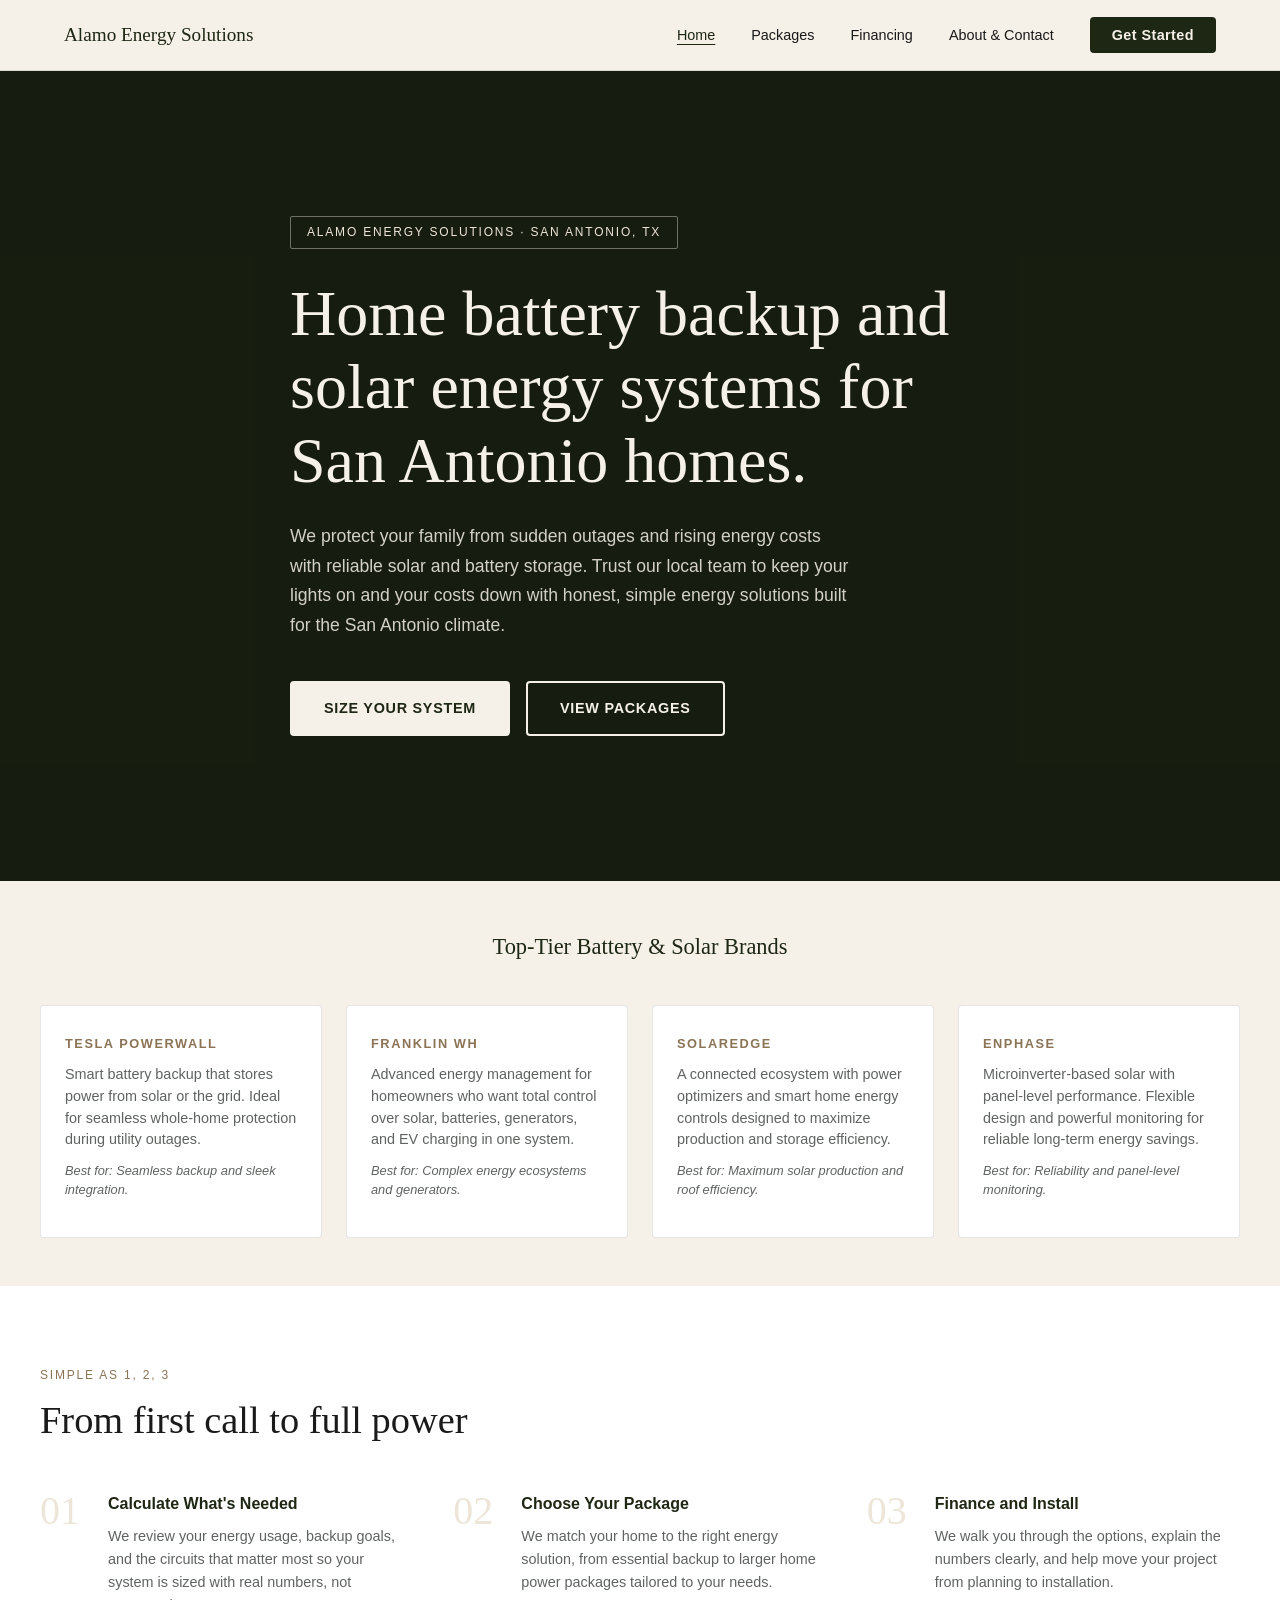
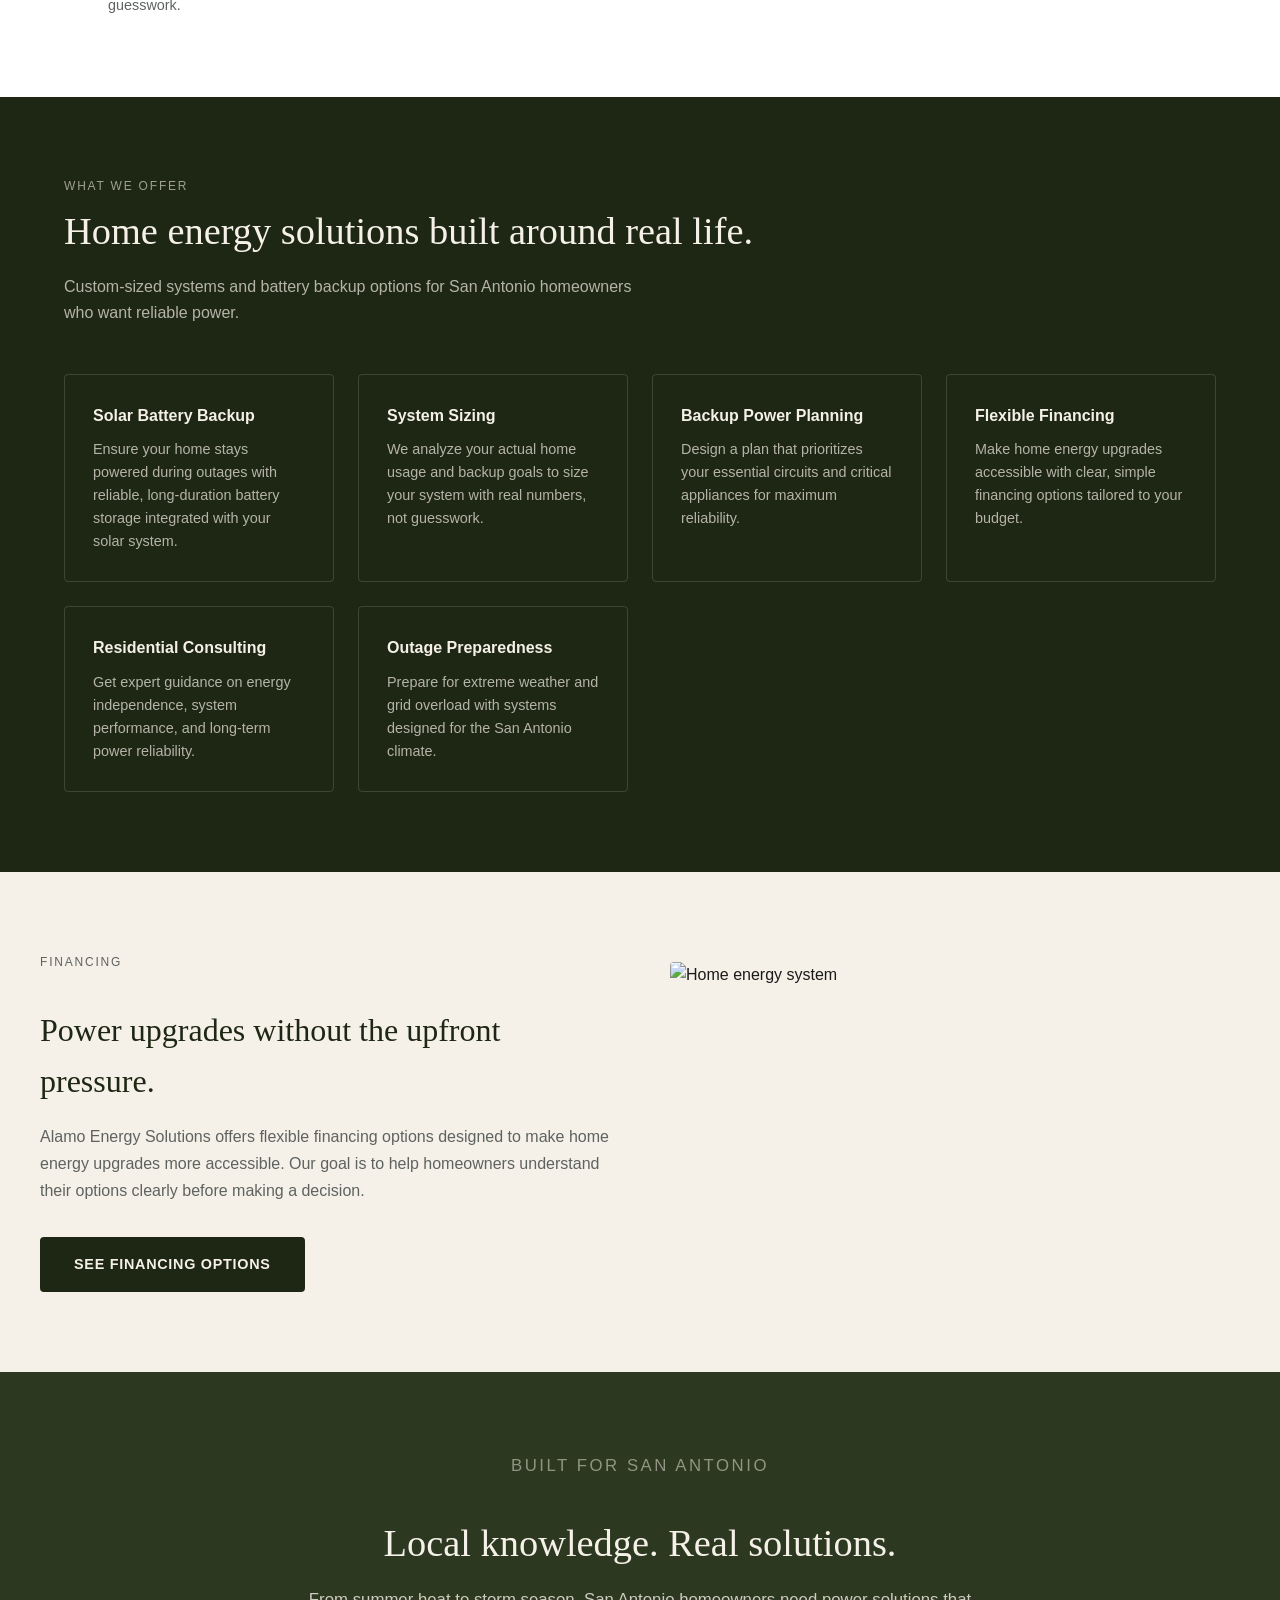
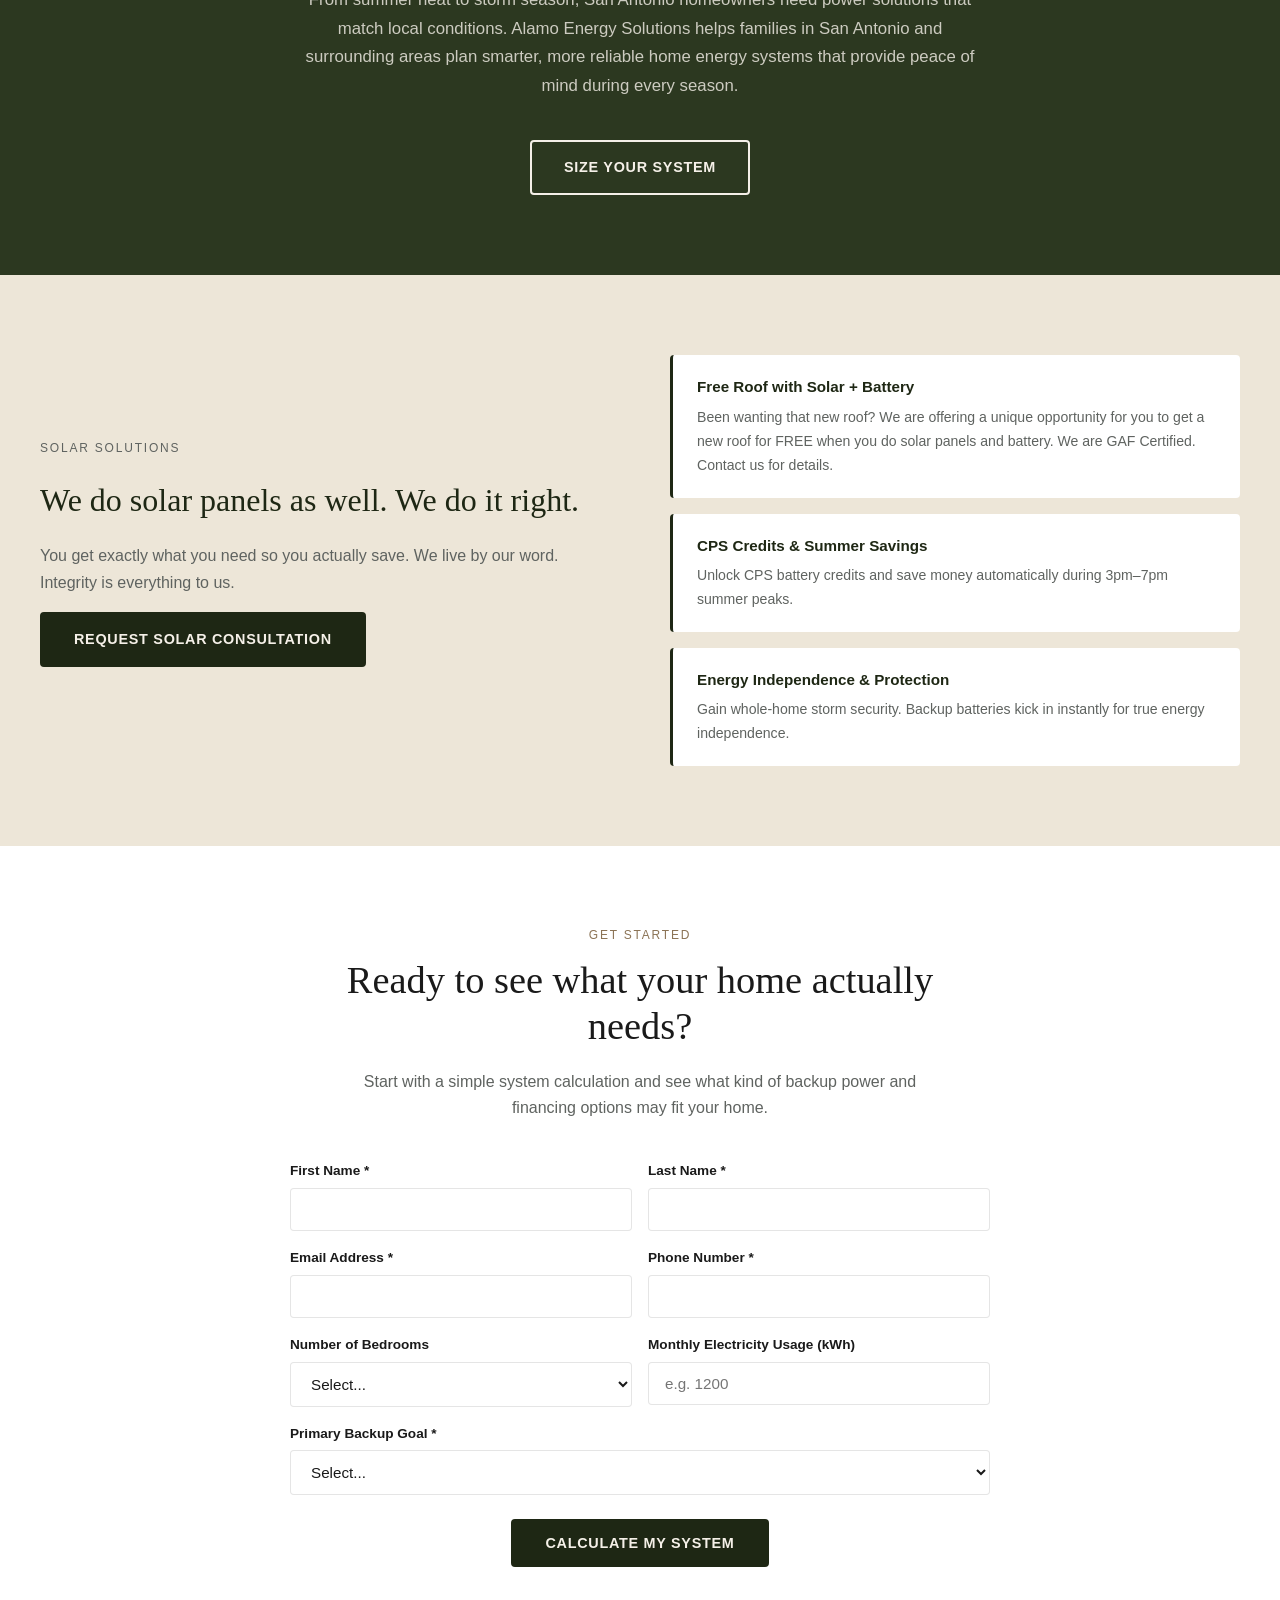
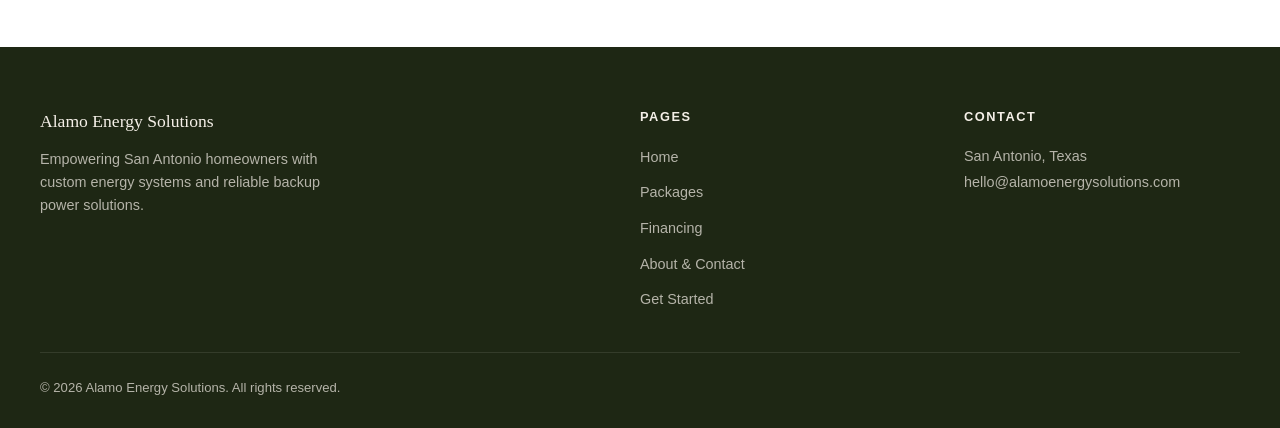
==== index.html @ 796035a0 "Add index.html" ====
<!DOCTYPE html>
<html lang="en">
<head>
  <meta charset="UTF-8" />
  <meta name="viewport" content="width=device-width, initial-scale=1.0" />
  <title>Home | Alamo Energy Solutions</title>
  <meta name="description" content="Home battery backup and solar energy systems specifically designed to power San Antonio homes during emergencies, grid outages, and times of unexpected utility failure." />
  <link rel="stylesheet" href="css/styles.css" />
</head>
<body>

  <!-- ── Navigation ── -->
  <nav class="site-nav">
    <div class="nav-inner">
      <a class="nav-logo" href="index.html">
        <img src="https://static.wixstatic.com/media/a4d5c8_ef5927a9f8e044c197f343396d3817cb~mv2.png" alt="Alamo Energy Solutions logo" onerror="this.style.display='none'; this.nextElementSibling.style.display='block';" />
        <span style="display:none;">Alamo Energy Solutions</span>
      </a>
      <button class="nav-toggle" id="navToggle" aria-label="Toggle menu">
        <span></span><span></span><span></span>
      </button>
      <ul class="nav-links" id="navLinks">
        <li><a href="index.html" class="active">Home</a></li>
        <li><a href="packages.html">Packages</a></li>
        <li><a href="financing.html">Financing</a></li>
        <li><a href="about.html">About &amp; Contact</a></li>
        <li><a href="book-online.html" class="nav-cta">Get Started</a></li>
      </ul>
    </div>
  </nav>

  <!-- ── Hero ── -->
  <section class="hero">
    <div class="hero-content">
      <div class="hero-badge">Alamo Energy Solutions &middot; San Antonio, TX</div>
      <h1>Home battery backup and solar energy systems for San Antonio homes.</h1>
      <p>We protect your family from sudden outages and rising energy costs with reliable solar and battery storage. Trust our local team to keep your lights on and your costs down with honest, simple energy solutions built for the San Antonio climate.</p>
      <div class="hero-cta">
        <a href="book-online.html" class="btn btn-primary">Size Your System</a>
        <a href="packages.html" class="btn btn-outline">View Packages</a>
      </div>
    </div>
  </section>

  <!-- ── Brand Partners ── -->
  <section class="brands">
    <h2>Top-Tier Battery &amp; Solar Brands</h2>
    <div class="brands-grid">
      <div class="brand-card">
        <h3>Tesla Powerwall</h3>
        <p>Smart battery backup that stores power from solar or the grid. Ideal for seamless whole-home protection during utility outages.</p>
        <p class="brand-note">Best for: Seamless backup and sleek integration.</p>
      </div>
      <div class="brand-card">
        <h3>Franklin WH</h3>
        <p>Advanced energy management for homeowners who want total control over solar, batteries, generators, and EV charging in one system.</p>
        <p class="brand-note">Best for: Complex energy ecosystems and generators.</p>
      </div>
      <div class="brand-card">
        <h3>SolarEdge</h3>
        <p>A connected ecosystem with power optimizers and smart home energy controls designed to maximize production and storage efficiency.</p>
        <p class="brand-note">Best for: Maximum solar production and roof efficiency.</p>
      </div>
      <div class="brand-card">
        <h3>Enphase</h3>
        <p>Microinverter-based solar with panel-level performance. Flexible design and powerful monitoring for reliable long-term energy savings.</p>
        <p class="brand-note">Best for: Reliability and panel-level monitoring.</p>
      </div>
    </div>
  </section>

  <!-- ── How It Works ── -->
  <section class="steps">
    <div class="steps-inner">
      <p class="section-label">Simple as 1, 2, 3</p>
      <h2 class="section-title">From first call to full power</h2>
      <div class="steps-grid">
        <div class="step">
          <div class="step-num">01</div>
          <div class="step-body">
            <h3>Calculate What's Needed</h3>
            <p>We review your energy usage, backup goals, and the circuits that matter most so your system is sized with real numbers, not guesswork.</p>
          </div>
        </div>
        <div class="step">
          <div class="step-num">02</div>
          <div class="step-body">
            <h3>Choose Your Package</h3>
            <p>We match your home to the right energy solution, from essential backup to larger home power packages tailored to your needs.</p>
          </div>
        </div>
        <div class="step">
          <div class="step-num">03</div>
          <div class="step-body">
            <h3>Finance and Install</h3>
            <p>We walk you through the options, explain the numbers clearly, and help move your project from planning to installation.</p>
          </div>
        </div>
      </div>
    </div>
  </section>

  <!-- ── Services ── -->
  <section class="services">
    <div class="container">
      <p class="section-label" style="color:rgba(245,240,232,0.6);">What We Offer</p>
      <h2 class="section-title">Home energy solutions built around real life.</h2>
      <p class="section-subtitle">Custom-sized systems and battery backup options for San Antonio homeowners who want reliable power.</p>
      <div class="services-grid">
        <div class="service-card">
          <h3>Solar Battery Backup</h3>
          <p>Ensure your home stays powered during outages with reliable, long-duration battery storage integrated with your solar system.</p>
        </div>
        <div class="service-card">
          <h3>System Sizing</h3>
          <p>We analyze your actual home usage and backup goals to size your system with real numbers, not guesswork.</p>
        </div>
        <div class="service-card">
          <h3>Backup Power Planning</h3>
          <p>Design a plan that prioritizes your essential circuits and critical appliances for maximum reliability.</p>
        </div>
        <div class="service-card">
          <h3>Flexible Financing</h3>
          <p>Make home energy upgrades accessible with clear, simple financing options tailored to your budget.</p>
        </div>
        <div class="service-card">
          <h3>Residential Consulting</h3>
          <p>Get expert guidance on energy independence, system performance, and long-term power reliability.</p>
        </div>
        <div class="service-card">
          <h3>Outage Preparedness</h3>
          <p>Prepare for extreme weather and grid overload with systems designed for the San Antonio climate.</p>
        </div>
      </div>
    </div>
  </section>

  <!-- ── Financing CTA ── -->
  <section class="financing-cta">
    <div class="financing-cta-inner">
      <div>
        <p class="section-label">Financing</p>
        <h2>Power upgrades without the upfront pressure.</h2>
        <p>Alamo Energy Solutions offers flexible financing options designed to make home energy upgrades more accessible. Our goal is to help homeowners understand their options clearly before making a decision.</p>
        <a href="financing.html" class="btn btn-dark">See Financing Options</a>
      </div>
      <div>
        <img src="https://static.wixstatic.com/media/a4d5c8_e11b26da01b642478c9fcc8d2b6b8a92~mv2.jpg/v1/fill/w_800,q_85/a4d5c8_e11b26da01b642478c9fcc8d2b6b8a92~mv2.jpg" alt="Home energy system" style="border-radius: 4px; width: 100%; height: 320px; object-fit: cover;" />
      </div>
    </div>
  </section>

  <!-- ── San Antonio ── -->
  <section class="san-antonio">
    <div class="container">
      <p class="section-label" style="color:rgba(245,240,232,0.5);">Built for San Antonio</p>
      <h2 class="section-title">Local knowledge. Real solutions.</h2>
      <p>From summer heat to storm season, San Antonio homeowners need power solutions that match local conditions. Alamo Energy Solutions helps families in San Antonio and surrounding areas plan smarter, more reliable home energy systems that provide peace of mind during every season.</p>
      <a href="book-online.html" class="btn btn-outline">Size Your System</a>
    </div>
  </section>

  <!-- ── Solar & Free Roof ── -->
  <section class="solar-section">
    <div class="solar-inner">
      <div>
        <p class="section-label">Solar Solutions</p>
        <h2>We do solar panels as well. We do it right.</h2>
        <p>You get exactly what you need so you actually save. We live by our word. Integrity is everything to us.</p>
        <a href="about.html" class="btn btn-dark" style="margin-bottom: 16px; margin-right: 12px;">Request Solar Consultation</a>
      </div>
      <div class="solar-badges">
        <div class="solar-badge">
          <h3>Free Roof with Solar + Battery</h3>
          <p>Been wanting that new roof? We are offering a unique opportunity for you to get a new roof for FREE when you do solar panels and battery. We are GAF Certified. Contact us for details.</p>
        </div>
        <div class="solar-badge">
          <h3>CPS Credits &amp; Summer Savings</h3>
          <p>Unlock CPS battery credits and save money automatically during 3pm–7pm summer peaks.</p>
        </div>
        <div class="solar-badge">
          <h3>Energy Independence &amp; Protection</h3>
          <p>Gain whole-home storm security. Backup batteries kick in instantly for true energy independence.</p>
        </div>
      </div>
    </div>
  </section>

  <!-- ── System Sizing Form ── -->
  <section class="form-section">
    <div class="form-section-inner">
      <p class="section-label">Get Started</p>
      <h2 class="section-title">Ready to see what your home actually needs?</h2>
      <p class="section-subtitle" style="margin: 0 auto 0;">Start with a simple system calculation and see what kind of backup power and financing options may fit your home.</p>
      <form class="contact-form" onsubmit="handleFormSubmit(event)">
        <div class="form-group">
          <label for="firstName">First Name *</label>
          <input type="text" id="firstName" name="firstName" required />
        </div>
        <div class="form-group">
          <label for="lastName">Last Name *</label>
          <input type="text" id="lastName" name="lastName" required />
        </div>
        <div class="form-group">
          <label for="email">Email Address *</label>
          <input type="email" id="email" name="email" required />
        </div>
        <div class="form-group">
          <label for="phone">Phone Number *</label>
          <input type="tel" id="phone" name="phone" required />
        </div>
        <div class="form-group">
          <label for="bedrooms">Number of Bedrooms</label>
          <select id="bedrooms" name="bedrooms">
            <option value="">Select...</option>
            <option>1–2</option>
            <option>3</option>
            <option>4</option>
            <option>5+</option>
          </select>
        </div>
        <div class="form-group">
          <label for="kwh">Monthly Electricity Usage (kWh)</label>
          <input type="number" id="kwh" name="kwh" placeholder="e.g. 1200" />
        </div>
        <div class="form-group full-width">
          <label for="goal">Primary Backup Goal *</label>
          <select id="goal" name="goal" required>
            <option value="">Select...</option>
            <option>Essential circuits only (lights, fridge, phone)</option>
            <option>Whole-home backup</option>
            <option>Solar + battery combination</option>
            <option>I'm not sure — help me decide</option>
          </select>
        </div>
        <div class="full-width" style="text-align:center; margin-top: 8px;">
          <button type="submit" class="btn btn-dark">Calculate My System</button>
        </div>
      </form>
    </div>
  </section>

  <!-- ── Footer ── -->
  <footer class="site-footer">
    <div class="footer-inner">
      <div class="footer-brand">
        <img src="https://static.wixstatic.com/media/a4d5c8_ef5927a9f8e044c197f343396d3817cb~mv2.png" alt="Alamo Energy Solutions" onerror="this.style.display='none'; this.nextElementSibling.style.display='block';" />
        <span class="brand-name" style="display:none;">Alamo Energy Solutions</span>
        <p>Empowering San Antonio homeowners with custom energy systems and reliable backup power solutions.</p>
      </div>
      <div class="footer-col">
        <h4>Pages</h4>
        <ul>
          <li><a href="index.html">Home</a></li>
          <li><a href="packages.html">Packages</a></li>
          <li><a href="financing.html">Financing</a></li>
          <li><a href="about.html">About &amp; Contact</a></li>
          <li><a href="book-online.html">Get Started</a></li>
        </ul>
      </div>
      <div class="footer-col">
        <h4>Contact</h4>
        <address>
          San Antonio, Texas<br />
          <a href="mailto:hello@alamoenergysolutions.com">hello@alamoenergysolutions.com</a>
        </address>
      </div>
    </div>
    <div class="footer-bottom">
      <span>&copy; 2026 Alamo Energy Solutions. All rights reserved.</span>
    </div>
  </footer>

  <script src="js/main.js"></script>
</body>
</html>
---- css/styles.css ----
/* =========================================
   Alamo Energy Solutions — Main Stylesheet
   ========================================= */

:root {
  --dark-green: #1e2714;
  --mid-green:  #2c3820;
  --cream:      #f5f0e8;
  --cream-dark: #ede6d8;
  --text-dark:  #1a1a1a;
  --text-mid:   #5f6360;
  --text-light: #f5f0e8;
  --accent:     #8b7355;
  --accent-hover: #7a6348;
  --white:      #ffffff;
  --border:     rgba(0,0,0,0.1);

  --font-serif: 'Georgia', 'Times New Roman', serif;
  --font-sans:  'Helvetica Neue', Arial, sans-serif;

  --max-width: 1200px;
  --section-pad: 80px 24px;
  --radius: 4px;
}

/* ── Reset ── */
*, *::before, *::after { box-sizing: border-box; margin: 0; padding: 0; }
html { scroll-behavior: smooth; }
body {
  font-family: var(--font-sans);
  color: var(--text-dark);
  background: var(--white);
  line-height: 1.6;
}
img { max-width: 100%; display: block; }
a  { color: inherit; text-decoration: none; }

/* ── Utility ── */
.container { max-width: var(--max-width); margin: 0 auto; padding: 0 24px; }
.btn {
  display: inline-block;
  padding: 14px 32px;
  border-radius: var(--radius);
  font-size: 0.9rem;
  font-weight: 600;
  letter-spacing: 0.05em;
  text-transform: uppercase;
  cursor: pointer;
  transition: background 0.2s, color 0.2s, border-color 0.2s;
  border: 2px solid transparent;
}
.btn-primary {
  background: var(--cream);
  color: var(--dark-green);
  border-color: var(--cream);
}
.btn-primary:hover {
  background: var(--cream-dark);
  border-color: var(--cream-dark);
}
.btn-outline {
  background: transparent;
  color: var(--cream);
  border-color: var(--cream);
}
.btn-outline:hover {
  background: var(--cream);
  color: var(--dark-green);
}
.btn-dark {
  background: var(--dark-green);
  color: var(--cream);
  border-color: var(--dark-green);
}
.btn-dark:hover {
  background: var(--mid-green);
  border-color: var(--mid-green);
}
.section-label {
  font-size: 0.75rem;
  letter-spacing: 0.15em;
  text-transform: uppercase;
  color: var(--accent);
  margin-bottom: 12px;
}
.section-title {
  font-family: var(--font-serif);
  font-size: clamp(1.8rem, 3vw, 2.8rem);
  font-weight: normal;
  line-height: 1.2;
  margin-bottom: 20px;
}
.section-subtitle {
  font-size: 1rem;
  color: var(--text-mid);
  max-width: 600px;
  margin-bottom: 40px;
}

/* ── Navigation ── */
.site-nav {
  position: sticky;
  top: 0;
  z-index: 100;
  background: var(--cream);
  border-bottom: 1px solid var(--border);
}
.nav-inner {
  max-width: var(--max-width);
  margin: 0 auto;
  padding: 0 24px;
  display: flex;
  align-items: center;
  justify-content: space-between;
  height: 70px;
}
.nav-logo img {
  height: 42px;
  width: auto;
}
.nav-logo span {
  font-family: var(--font-serif);
  font-size: 1.2rem;
  color: var(--dark-green);
}
.nav-links {
  display: flex;
  align-items: center;
  gap: 36px;
  list-style: none;
}
.nav-links a {
  font-size: 0.9rem;
  color: var(--text-dark);
  transition: color 0.2s;
}
.nav-links a:hover,
.nav-links a.active {
  color: var(--dark-green);
  text-decoration: underline;
  text-underline-offset: 4px;
}
.nav-cta {
  background: var(--dark-green);
  color: var(--cream) !important;
  padding: 10px 22px;
  border-radius: var(--radius);
  text-decoration: none !important;
  font-size: 0.85rem;
  font-weight: 600;
  letter-spacing: 0.03em;
  transition: background 0.2s;
}
.nav-cta:hover { background: var(--mid-green) !important; }

/* Hamburger */
.nav-toggle {
  display: none;
  background: none;
  border: none;
  cursor: pointer;
  flex-direction: column;
  gap: 5px;
  padding: 4px;
}
.nav-toggle span {
  display: block;
  width: 24px;
  height: 2px;
  background: var(--dark-green);
  transition: all 0.3s;
}

/* ── Hero ── */
.hero {
  position: relative;
  min-height: 90vh;
  display: flex;
  align-items: center;
  background-color: var(--dark-green);
  background-image: url('https://static.wixstatic.com/media/a4d5c8_5db56fd762a542398c9c64717803a1e9~mv2.jpg/v1/fill/w_2048,q_85/a4d5c8_5db56fd762a542398c9c64717803a1e9~mv2.jpg');
  background-size: cover;
  background-position: center;
  color: var(--text-light);
}
.hero::after {
  content: '';
  position: absolute;
  inset: 0;
  background: rgba(20, 26, 14, 0.72);
}
.hero-content {
  position: relative;
  z-index: 1;
  max-width: var(--max-width);
  margin: 0 auto;
  padding: 80px 24px;
}
.hero-badge {
  display: inline-block;
  font-size: 0.75rem;
  letter-spacing: 0.15em;
  text-transform: uppercase;
  color: var(--cream-dark);
  border: 1px solid rgba(245,240,232,0.4);
  padding: 6px 16px;
  border-radius: 2px;
  margin-bottom: 28px;
}
.hero h1 {
  font-family: var(--font-serif);
  font-size: clamp(2.4rem, 5vw, 4.2rem);
  font-weight: normal;
  line-height: 1.15;
  max-width: 700px;
  margin-bottom: 24px;
}
.hero p {
  font-size: 1.1rem;
  max-width: 560px;
  color: rgba(245,240,232,0.85);
  margin-bottom: 40px;
  line-height: 1.7;
}
.hero-cta {
  display: flex;
  gap: 16px;
  flex-wrap: wrap;
}

/* ── Brands Strip ── */
.brands {
  background: var(--cream);
  padding: 48px 24px;
  text-align: center;
}
.brands h2 {
  font-family: var(--font-serif);
  font-size: 1.4rem;
  font-weight: normal;
  color: var(--dark-green);
  margin-bottom: 40px;
}
.brands-grid {
  max-width: var(--max-width);
  margin: 0 auto;
  display: grid;
  grid-template-columns: repeat(auto-fit, minmax(220px, 1fr));
  gap: 24px;
}
.brand-card {
  background: var(--white);
  border: 1px solid var(--border);
  border-radius: var(--radius);
  padding: 28px 24px;
  text-align: left;
}
.brand-card h3 {
  font-size: 0.8rem;
  letter-spacing: 0.12em;
  text-transform: uppercase;
  color: var(--accent);
  margin-bottom: 10px;
}
.brand-card p {
  font-size: 0.9rem;
  color: var(--text-mid);
  margin-bottom: 10px;
  line-height: 1.5;
}
.brand-card .brand-note {
  font-size: 0.8rem;
  font-style: italic;
  color: var(--text-mid);
}

/* ── Steps ── */
.steps {
  padding: var(--section-pad);
  background: var(--white);
}
.steps-inner {
  max-width: var(--max-width);
  margin: 0 auto;
}
.steps-grid {
  display: grid;
  grid-template-columns: repeat(auto-fit, minmax(280px, 1fr));
  gap: 40px;
  margin-top: 48px;
}
.step {
  display: flex;
  gap: 20px;
}
.step-num {
  font-family: var(--font-serif);
  font-size: 2.5rem;
  color: var(--cream-dark);
  line-height: 1;
  min-width: 48px;
}
.step-body h3 {
  font-size: 1rem;
  font-weight: 600;
  margin-bottom: 8px;
  color: var(--dark-green);
}
.step-body p {
  font-size: 0.9rem;
  color: var(--text-mid);
  line-height: 1.6;
}

/* ── Services ── */
.services {
  padding: var(--section-pad);
  background: var(--dark-green);
  color: var(--text-light);
}
.services .section-title { color: var(--cream); }
.services .section-subtitle { color: rgba(245,240,232,0.7); }
.services-grid {
  display: grid;
  grid-template-columns: repeat(auto-fit, minmax(260px, 1fr));
  gap: 24px;
  margin-top: 48px;
}
.service-card {
  border: 1px solid rgba(245,240,232,0.15);
  border-radius: var(--radius);
  padding: 28px;
}
.service-card h3 {
  font-size: 1rem;
  font-weight: 600;
  color: var(--cream);
  margin-bottom: 10px;
}
.service-card p {
  font-size: 0.9rem;
  color: rgba(245,240,232,0.7);
  line-height: 1.6;
}

/* ── Financing CTA ── */
.financing-cta {
  padding: var(--section-pad);
  background: var(--cream);
}
.financing-cta-inner {
  max-width: var(--max-width);
  margin: 0 auto;
  display: grid;
  grid-template-columns: 1fr 1fr;
  gap: 60px;
  align-items: center;
}
.financing-cta h2 {
  font-family: var(--font-serif);
  font-size: clamp(1.6rem, 2.5vw, 2.4rem);
  font-weight: normal;
  color: var(--dark-green);
  margin-bottom: 16px;
}
.financing-cta p {
  color: var(--text-mid);
  margin-bottom: 32px;
  line-height: 1.7;
}

/* ── San Antonio Section ── */
.san-antonio {
  padding: var(--section-pad);
  background: var(--mid-green);
  color: var(--text-light);
  text-align: center;
}
.san-antonio .section-title { color: var(--cream); }
.san-antonio p {
  color: rgba(245,240,232,0.8);
  max-width: 680px;
  margin: 0 auto 40px;
  font-size: 1.05rem;
  line-height: 1.7;
}

/* ── Solar Section ── */
.solar-section {
  padding: var(--section-pad);
  background: var(--cream-dark);
}
.solar-inner {
  max-width: var(--max-width);
  margin: 0 auto;
  display: grid;
  grid-template-columns: 1fr 1fr;
  gap: 60px;
  align-items: center;
}
.solar-section h2 {
  font-family: var(--font-serif);
  font-size: clamp(1.6rem, 2.5vw, 2.4rem);
  font-weight: normal;
  color: var(--dark-green);
  margin-bottom: 16px;
}
.solar-section p { color: var(--text-mid); margin-bottom: 16px; line-height: 1.7; }
.solar-badges {
  display: flex;
  flex-direction: column;
  gap: 16px;
}
.solar-badge {
  background: var(--white);
  border-radius: var(--radius);
  padding: 20px 24px;
  border-left: 3px solid var(--dark-green);
}
.solar-badge h3 { font-size: 0.95rem; font-weight: 600; margin-bottom: 6px; color: var(--dark-green); }
.solar-badge p  { font-size: 0.88rem; color: var(--text-mid); margin: 0; }

/* ── Benefits ── */
.benefits {
  padding: var(--section-pad);
  background: var(--dark-green);
  color: var(--text-light);
}
.benefits-inner {
  max-width: var(--max-width);
  margin: 0 auto;
}
.benefits-list {
  display: grid;
  grid-template-columns: repeat(auto-fit, minmax(280px, 1fr));
  gap: 24px;
  margin-top: 40px;
}
.benefit-item {
  display: flex;
  gap: 16px;
  align-items: flex-start;
}
.benefit-check {
  color: var(--cream);
  font-size: 1.2rem;
  margin-top: 2px;
}
.benefit-item h3 {
  font-size: 0.95rem;
  font-weight: 600;
  color: var(--cream);
  margin-bottom: 6px;
}
.benefit-item p { font-size: 0.88rem; color: rgba(245,240,232,0.7); line-height: 1.6; }

/* ── Form ── */
.form-section {
  padding: var(--section-pad);
  background: var(--white);
}
.form-section-inner {
  max-width: 700px;
  margin: 0 auto;
  text-align: center;
}
.contact-form {
  text-align: left;
  margin-top: 40px;
  display: grid;
  grid-template-columns: 1fr 1fr;
  gap: 16px;
}
.contact-form .full-width { grid-column: 1 / -1; }
.form-group { display: flex; flex-direction: column; gap: 6px; }
.form-group label { font-size: 0.85rem; font-weight: 600; color: var(--text-dark); }
.form-group input,
.form-group select,
.form-group textarea {
  padding: 12px 16px;
  border: 1px solid var(--border);
  border-radius: var(--radius);
  font-size: 0.95rem;
  font-family: var(--font-sans);
  color: var(--text-dark);
  background: var(--white);
  transition: border-color 0.2s;
}
.form-group input:focus,
.form-group select:focus,
.form-group textarea:focus {
  outline: none;
  border-color: var(--dark-green);
}
.form-group textarea { resize: vertical; min-height: 120px; }

/* ── Footer ── */
.site-footer {
  background: var(--dark-green);
  color: rgba(245,240,232,0.7);
  padding: 60px 24px 30px;
}
.footer-inner {
  max-width: var(--max-width);
  margin: 0 auto;
  display: grid;
  grid-template-columns: 2fr 1fr 1fr;
  gap: 48px;
  padding-bottom: 40px;
  border-bottom: 1px solid rgba(245,240,232,0.1);
}
.footer-brand p { font-size: 0.9rem; margin-top: 12px; line-height: 1.6; max-width: 280px; }
.footer-brand img { height: 36px; }
.footer-brand .brand-name {
  font-family: var(--font-serif);
  color: var(--cream);
  font-size: 1.1rem;
}
.footer-col h4 {
  font-size: 0.8rem;
  letter-spacing: 0.12em;
  text-transform: uppercase;
  color: var(--cream);
  margin-bottom: 16px;
}
.footer-col ul { list-style: none; display: flex; flex-direction: column; gap: 10px; }
.footer-col ul a { font-size: 0.9rem; color: rgba(245,240,232,0.7); transition: color 0.2s; }
.footer-col ul a:hover { color: var(--cream); }
.footer-col address { font-style: normal; font-size: 0.9rem; line-height: 1.8; }
.footer-col address a { color: rgba(245,240,232,0.7); }
.footer-col address a:hover { color: var(--cream); }
.footer-bottom {
  max-width: var(--max-width);
  margin: 24px auto 0;
  font-size: 0.82rem;
  display: flex;
  justify-content: space-between;
  align-items: center;
  flex-wrap: wrap;
  gap: 8px;
}

/* ── Page Hero (inner pages) ── */
.page-hero {
  background: var(--dark-green);
  color: var(--cream);
  padding: 80px 24px 60px;
  text-align: center;
}
.page-hero h1 {
  font-family: var(--font-serif);
  font-size: clamp(2rem, 4vw, 3.2rem);
  font-weight: normal;
  margin-bottom: 16px;
}
.page-hero p {
  font-size: 1.05rem;
  color: rgba(245,240,232,0.8);
  max-width: 600px;
  margin: 0 auto;
  line-height: 1.7;
}

/* ── FAQ Accordion ── */
.faq-section { padding: var(--section-pad); background: var(--white); }
.faq-inner { max-width: 800px; margin: 0 auto; }
.faq-item {
  border-bottom: 1px solid var(--border);
  padding: 20px 0;
}
.faq-question {
  width: 100%;
  background: none;
  border: none;
  text-align: left;
  font-size: 1rem;
  font-weight: 600;
  color: var(--dark-green);
  cursor: pointer;
  display: flex;
  justify-content: space-between;
  align-items: center;
  gap: 16px;
  padding: 0;
}
.faq-question::after {
  content: '+';
  font-size: 1.4rem;
  font-weight: 300;
  color: var(--accent);
  transition: transform 0.2s;
  flex-shrink: 0;
}
.faq-item.open .faq-question::after { transform: rotate(45deg); }
.faq-answer {
  max-height: 0;
  overflow: hidden;
  transition: max-height 0.3s ease;
}
.faq-answer p {
  padding: 16px 0 4px;
  color: var(--text-mid);
  font-size: 0.95rem;
  line-height: 1.7;
}

/* ── Responsive ── */
@media (max-width: 768px) {
  :root { --section-pad: 60px 20px; }

  .nav-links { display: none; flex-direction: column; position: absolute; top: 70px; left: 0; right: 0; background: var(--cream); padding: 20px 24px; gap: 20px; border-bottom: 1px solid var(--border); z-index: 99; }
  .nav-links.open { display: flex; }
  .nav-toggle { display: flex; }

  .financing-cta-inner,
  .solar-inner { grid-template-columns: 1fr; gap: 40px; }

  .footer-inner { grid-template-columns: 1fr; gap: 32px; }
  .footer-bottom { flex-direction: column; text-align: center; }

  .contact-form { grid-template-columns: 1fr; }

  .hero-cta { flex-direction: column; }
  .hero-cta .btn { text-align: center; }
}
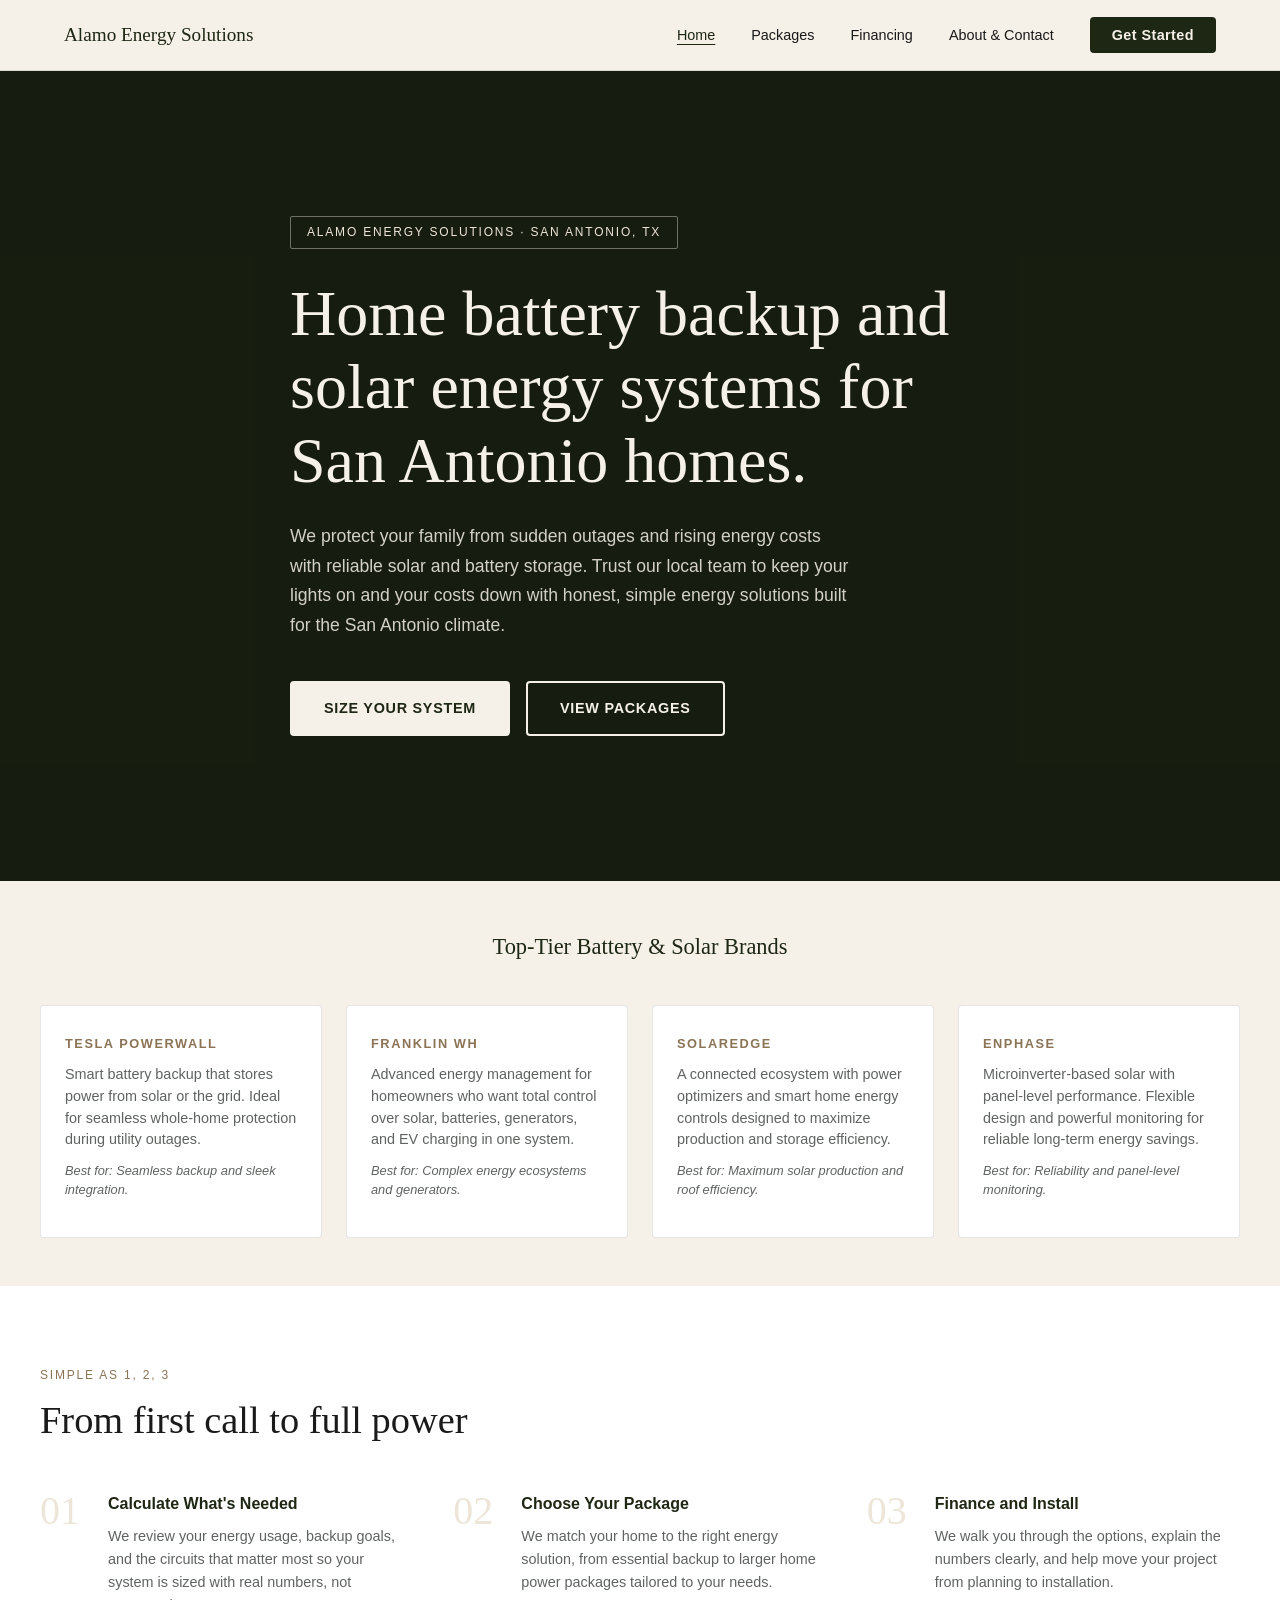
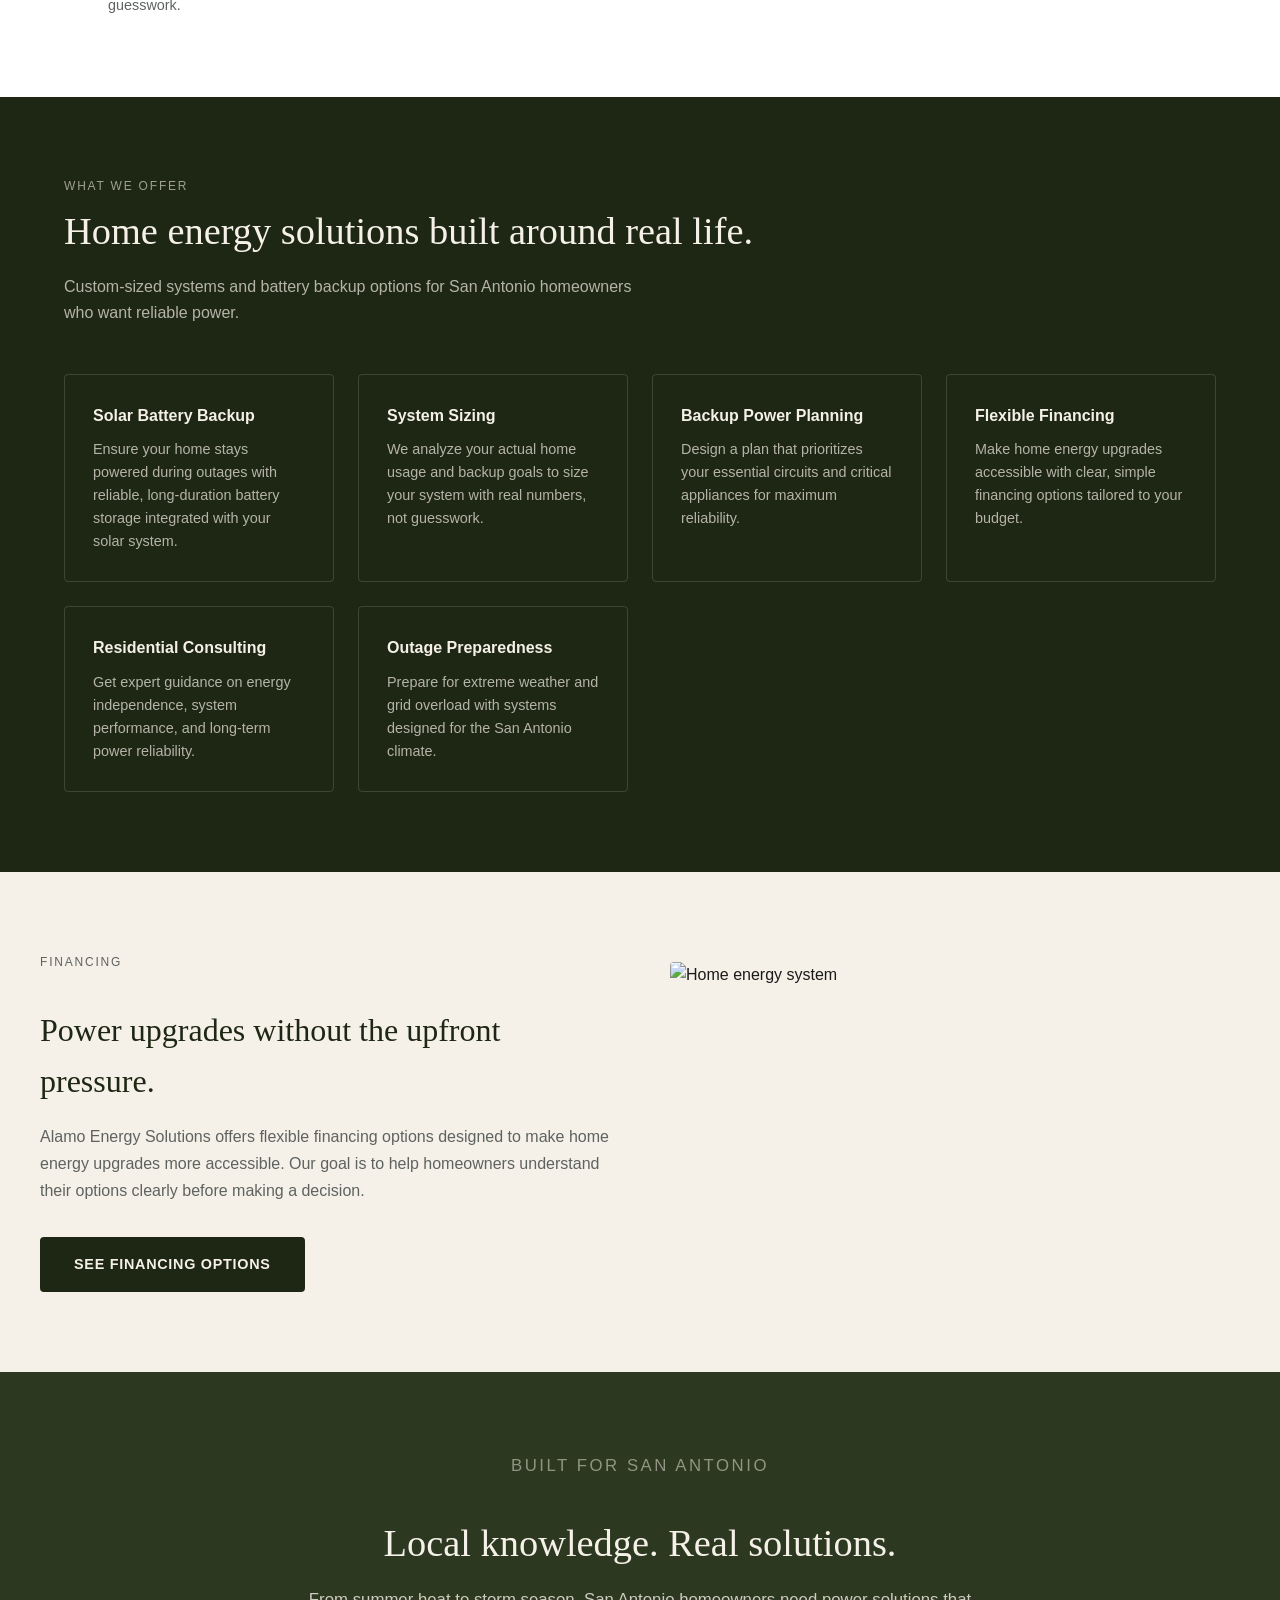
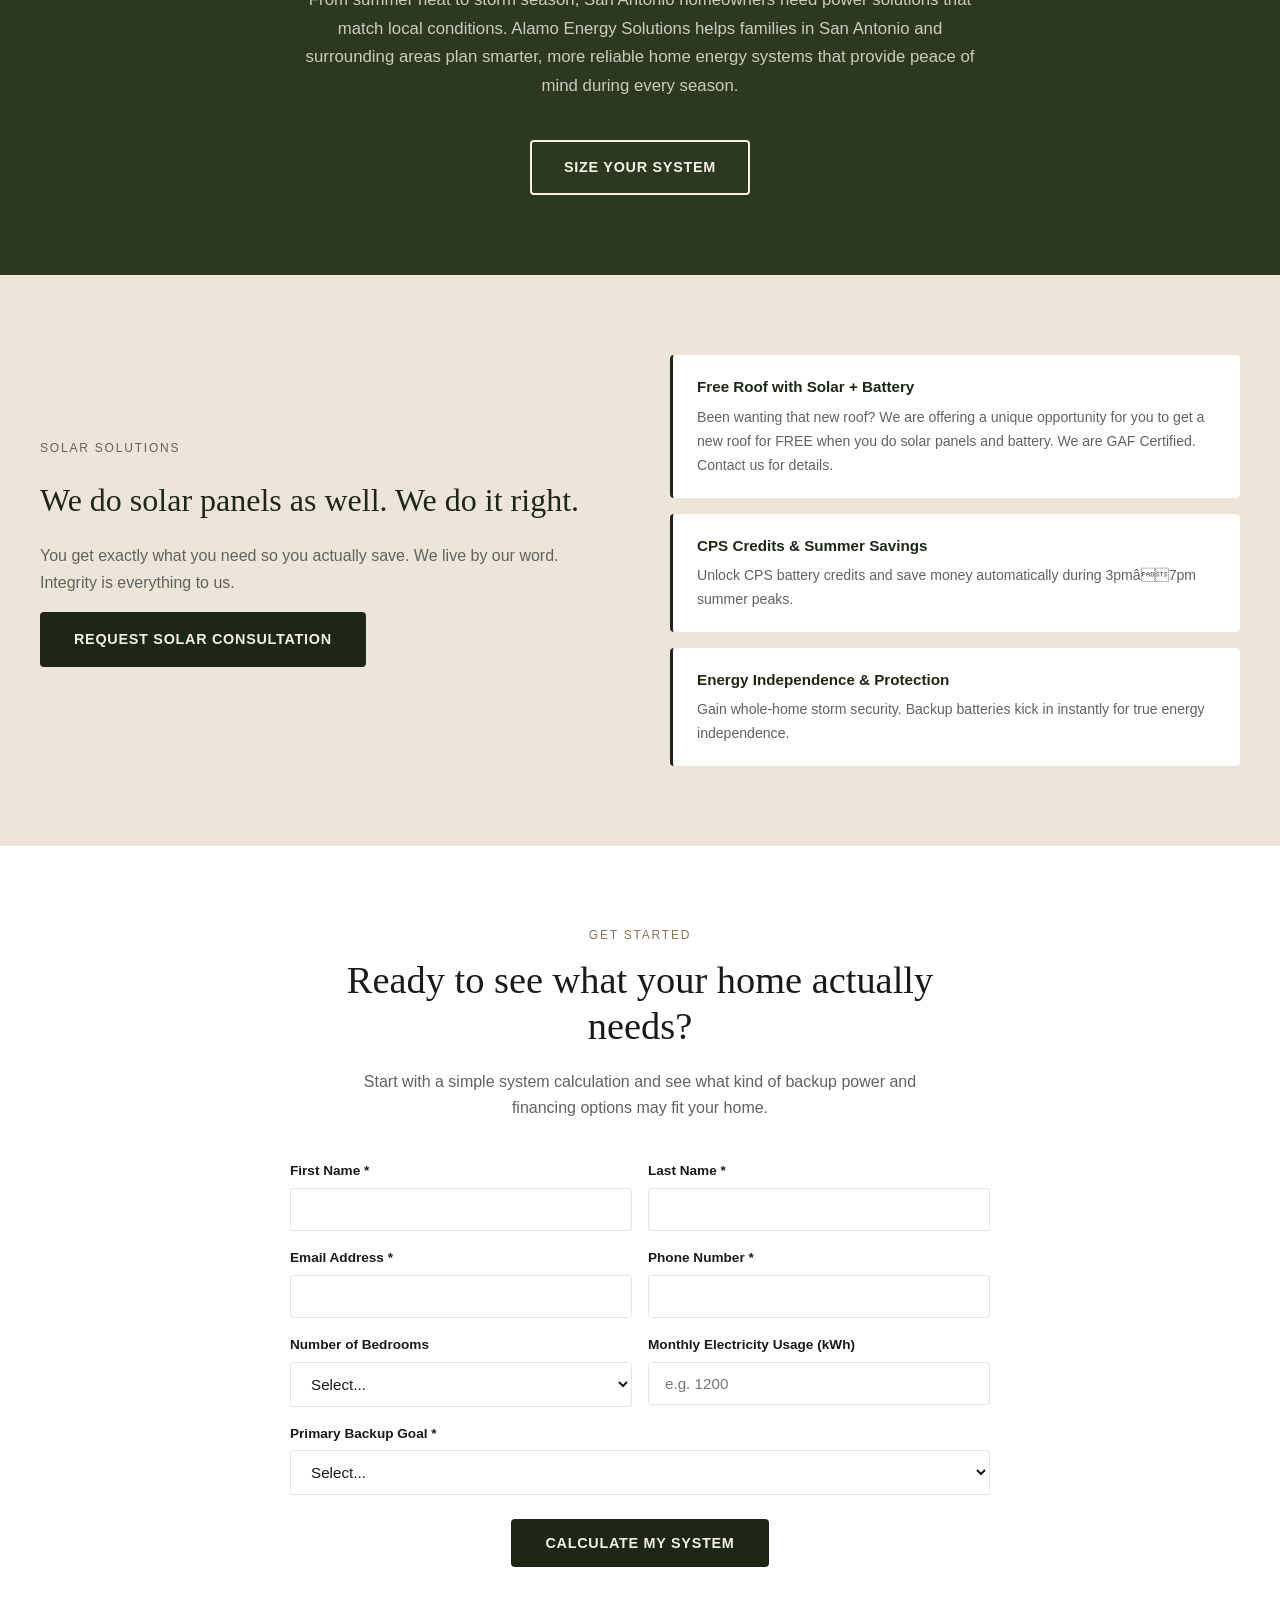
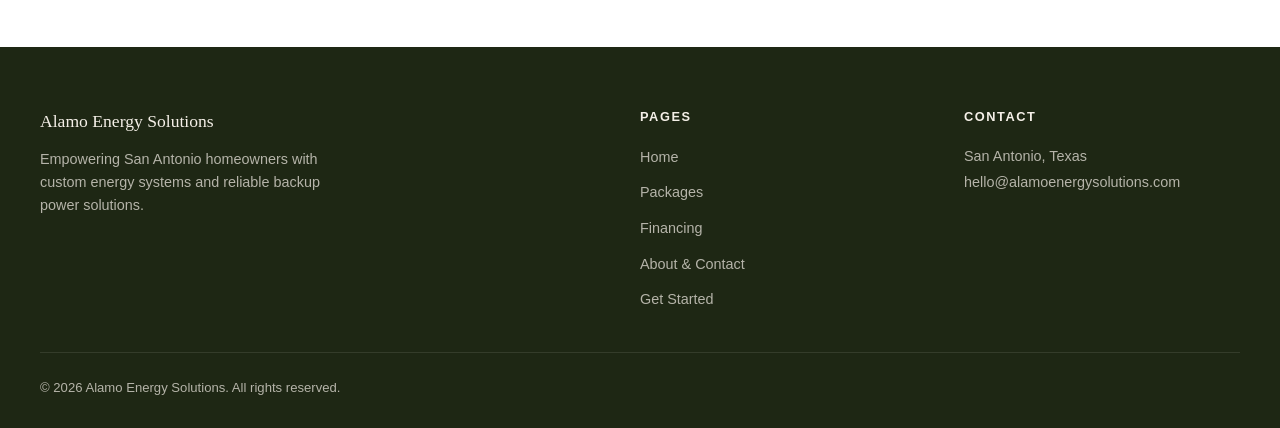
==== commit 85807342: "Add chatbot.js to index.html" ====
--- a/index.html
+++ b/index.html
@@ -9,7 +9,7 @@
 </head>
 <body>
 
-  <!-- ── Navigation ── -->
+  <!-- ââ Navigation ââ -->
   <nav class="site-nav">
     <div class="nav-inner">
       <a class="nav-logo" href="index.html">
@@ -29,7 +29,7 @@
     </div>
   </nav>
 
-  <!-- ── Hero ── -->
+  <!-- ââ Hero ââ -->
   <section class="hero">
     <div class="hero-content">
       <div class="hero-badge">Alamo Energy Solutions &middot; San Antonio, TX</div>
@@ -42,7 +42,7 @@
     </div>
   </section>
 
-  <!-- ── Brand Partners ── -->
+  <!-- ââ Brand Partners ââ -->
   <section class="brands">
     <h2>Top-Tier Battery &amp; Solar Brands</h2>
     <div class="brands-grid">
@@ -69,7 +69,7 @@
     </div>
   </section>
 
-  <!-- ── How It Works ── -->
+  <!-- ââ How It Works ââ -->
   <section class="steps">
     <div class="steps-inner">
       <p class="section-label">Simple as 1, 2, 3</p>
@@ -100,7 +100,7 @@
     </div>
   </section>
 
-  <!-- ── Services ── -->
+  <!-- ââ Services ââ -->
   <section class="services">
     <div class="container">
       <p class="section-label" style="color:rgba(245,240,232,0.6);">What We Offer</p>
@@ -135,7 +135,7 @@
     </div>
   </section>
 
-  <!-- ── Financing CTA ── -->
+  <!-- ââ Financing CTA ââ -->
   <section class="financing-cta">
     <div class="financing-cta-inner">
       <div>
@@ -145,12 +145,12 @@
         <a href="financing.html" class="btn btn-dark">See Financing Options</a>
       </div>
       <div>
-        <img src="https://static.wixstatic.com/media/a4d5c8_e11b26da01b642478c9fcc8d2b6b8a92~mv2.jpg/v1/fill/w_800,q_85/a4d5c8_e11b26da01b642478c9fcc8d2b6b8a92~mv2.jpg" alt="Home energy system" style="border-radius: 4px; width: 100%; height: 320px; object-fit: cover;" />
-      </div>
-    </div>
-  </section>
-
-  <!-- ── San Antonio ── -->
+        <img src="https://static.wixstatic.com/media/a4d5c8_e11b26da01b642478c9fcc8d2b6b8a92~mv2.jpg" alt="Home energy system" style="border-radius: 4px; width: 100%; height: 320px; object-fit: cover;" />
+      </div>
+    </div>
+  </section>
+
+  <!-- ââ San Antonio ââ -->
   <section class="san-antonio">
     <div class="container">
       <p class="section-label" style="color:rgba(245,240,232,0.5);">Built for San Antonio</p>
@@ -160,7 +160,7 @@
     </div>
   </section>
 
-  <!-- ── Solar & Free Roof ── -->
+  <!-- ââ Solar & Free Roof ââ -->
   <section class="solar-section">
     <div class="solar-inner">
       <div>
@@ -176,7 +176,7 @@
         </div>
         <div class="solar-badge">
           <h3>CPS Credits &amp; Summer Savings</h3>
-          <p>Unlock CPS battery credits and save money automatically during 3pm–7pm summer peaks.</p>
+          <p>Unlock CPS battery credits and save money automatically during 3pmâ7pm summer peaks.</p>
         </div>
         <div class="solar-badge">
           <h3>Energy Independence &amp; Protection</h3>
@@ -186,7 +186,7 @@
     </div>
   </section>
 
-  <!-- ── System Sizing Form ── -->
+  <!-- ââ System Sizing Form ââ -->
   <section class="form-section">
     <div class="form-section-inner">
       <p class="section-label">Get Started</p>
@@ -213,7 +213,7 @@
           <label for="bedrooms">Number of Bedrooms</label>
           <select id="bedrooms" name="bedrooms">
             <option value="">Select...</option>
-            <option>1–2</option>
+            <option>1â2</option>
             <option>3</option>
             <option>4</option>
             <option>5+</option>
@@ -230,7 +230,7 @@
             <option>Essential circuits only (lights, fridge, phone)</option>
             <option>Whole-home backup</option>
             <option>Solar + battery combination</option>
-            <option>I'm not sure — help me decide</option>
+            <option>I'm not sure â help me decide</option>
           </select>
         </div>
         <div class="full-width" style="text-align:center; margin-top: 8px;">
@@ -240,7 +240,7 @@
     </div>
   </section>
 
-  <!-- ── Footer ── -->
+  <!-- ââ Footer ââ -->
   <footer class="site-footer">
     <div class="footer-inner">
       <div class="footer-brand">
@@ -272,5 +272,6 @@
   </footer>
 
   <script src="js/main.js"></script>
+  <script src="js/chatbot.js"></script>
 </body>
 </html>
